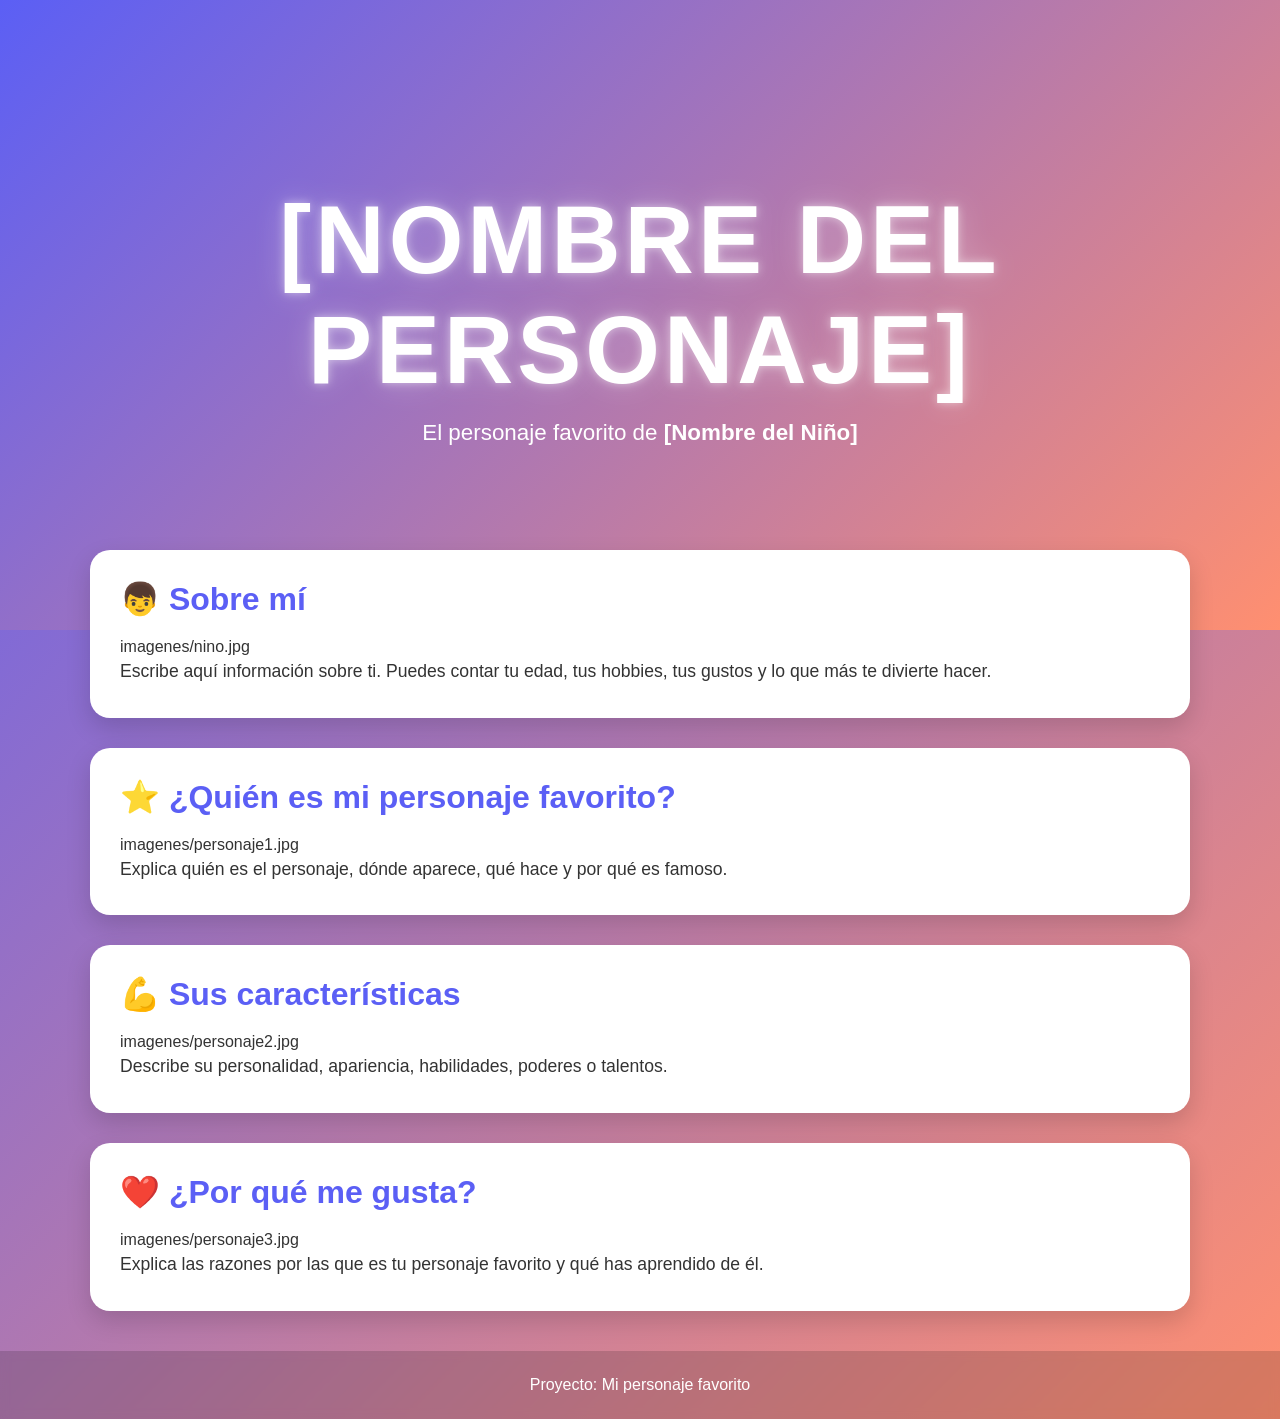
==== docs/personajeFavorito/index.html @ c8ea500e "Automated update" ====
<!DOCTYPE html>
<html lang="es">

<head>
    <meta charset="UTF-8">
    <meta name="viewport" content="width=device-width, initial-scale=1.0">
    <title>[Nombre del Personaje]</title>
    <link rel="stylesheet" href="style.css">
</head>

<body>

    <header class="hero">
        <div class="hero-content">
            <h1>[NOMBRE DEL PERSONAJE]</h1>
            <p>El personaje favorito de <strong>[Nombre del Niño]</strong></p>
        </div>
    </header>

    <main>

        <section class="card">
            <h2>👦 Sobre mí</h2>
            imagenes/nino.jpg

            <p>
                Escribe aquí información sobre ti.
                Puedes contar tu edad, tus hobbies,
                tus gustos y lo que más te divierte hacer.
            </p>
        </section>

        <section class="card">
            <h2>⭐ ¿Quién es mi personaje favorito?</h2>
            imagenes/personaje1.jpg

            <p>
                Explica quién es el personaje, dónde aparece,
                qué hace y por qué es famoso.
            </p>
        </section>

        <section class="card">
            <h2>💪 Sus características</h2>
            imagenes/personaje2.jpg

            <p>
                Describe su personalidad, apariencia,
                habilidades, poderes o talentos.
            </p>
        </section>

        <section class="card">
            <h2>❤️ ¿Por qué me gusta?</h2>
            imagenes/personaje3.jpg

            <p>
                Explica las razones por las que es tu personaje favorito
                y qué has aprendido de él.
            </p>
        </section>

    </main>

    <footer>
        <p>Proyecto: Mi personaje favorito</p>
    </footer>

</body>

</html>
---- docs/personajeFavorito/style.css ----
/*======================================
  PALETA DE COLORES
======================================*/
:root {
    --color-primario: #5b5ff5;
    --color-secundario: #ff8f70;
}

/*======================================
  CONFIGURACIÓN GENERAL
======================================*/
* {
    margin: 0;
    padding: 0;
    box-sizing: border-box;
}

body {
    font-family: "Segoe UI", Arial, sans-serif;

    background: linear-gradient(
        135deg,
        var(--color-primario),
        var(--color-secundario)
    );

    min-height: 100vh;
    color: #333;
}

/*======================================
  HERO
======================================*/
.hero {
    height: 70vh;

    display: flex;
    justify-content: center;
    align-items: center;

    text-align: center;

    background: linear-gradient(
        135deg,
        var(--color-primario),
        var(--color-secundario)
    );

    color: white;
}

.hero-content {
    animation: aparecer 1.5s ease;
}

.hero h1 {
    font-size: clamp(3rem, 8vw, 6rem);
    letter-spacing: 4px;
    text-transform: uppercase;

    text-shadow:
        0 0 10px rgba(255,255,255,.5),
        0 0 30px rgba(255,255,255,.3);

    animation: flotar 3s ease-in-out infinite;
}

.hero p {
    font-size: 1.4rem;
    margin-top: 15px;
}

/*======================================
  CONTENEDOR
======================================*/
main {
    width: 90%;
    max-width: 1100px;

    margin: -80px auto 40px;
}

/*======================================
  TARJETAS
======================================*/
.card {
    background: white;

    margin-bottom: 30px;
    padding: 30px;

    border-radius: 20px;

    box-shadow: 0 10px 25px rgba(0,0,0,.15);

    transition: .3s;
}

.card:hover {
    transform: translateY(-8px);
}

.card h2 {
    color: var(--color-primario);
    margin-bottom: 20px;
    font-size: 2rem;
}

.card img {
    width: 100%;
    max-width: 450px;

    display: block;
    margin: 20px auto;

    border-radius: 15px;

    transition: .4s;
}

.card img:hover {
    transform: scale(1.05);
}

.card p {
    font-size: 1.1rem;
    line-height: 1.8;
}

/*======================================
  FOOTER
======================================*/
footer {
    text-align: center;

    padding: 25px;

    color: white;

    background: rgba(0,0,0,.15);

    backdrop-filter: blur(5px);
}

/*======================================
  ANIMACIONES
======================================*/
@keyframes aparecer {
    from {
        opacity: 0;
        transform: translateY(40px);
    }

    to {
        opacity: 1;
        transform: translateY(0);
    }
}

@keyframes flotar {
    0% {
        transform: translateY(0);
    }

    50% {
        transform: translateY(-10px);
    }

    100% {
        transform: translateY(0);
    }
}

/*======================================
  RESPONSIVE
======================================*/
@media (max-width: 768px) {

    .hero {
        height: 55vh;
    }

    .hero p {
        font-size: 1rem;
    }

    .card {
        padding: 20px;
    }

    .card h2 {
        font-size: 1.5rem;
    }
}
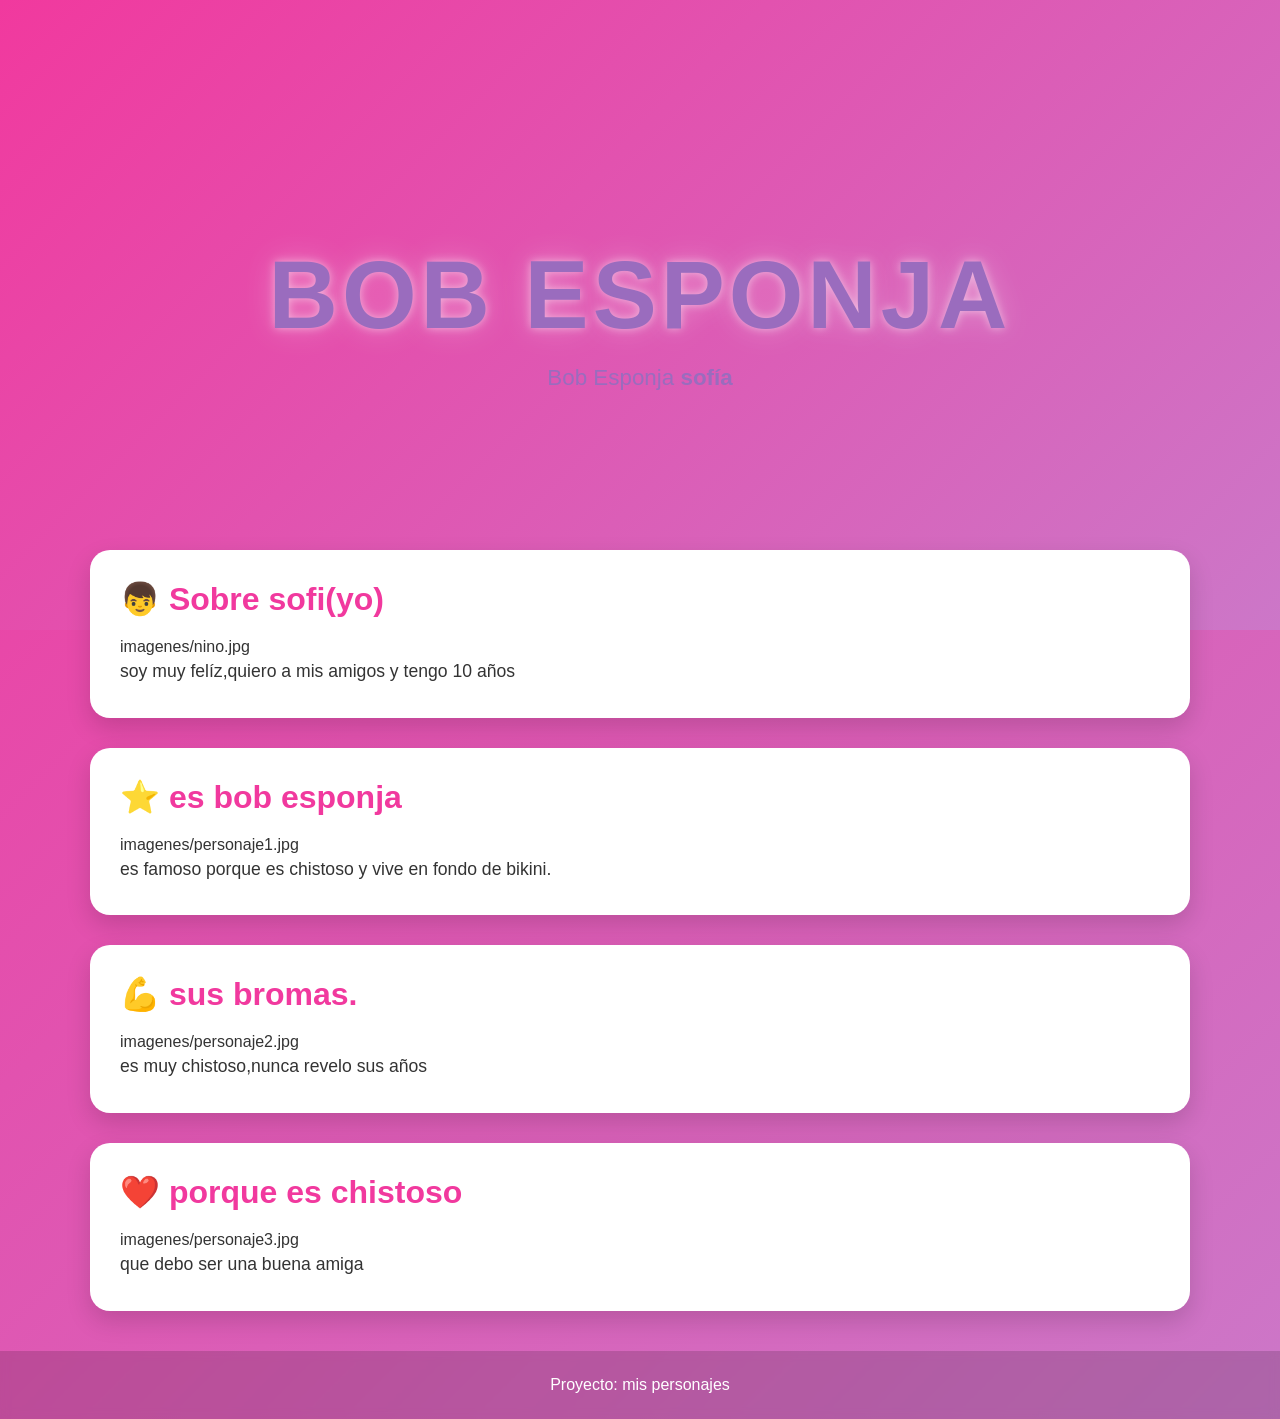
==== commit 85339c64: "mi envio" ====
--- a/docs/personajeFavorito/index.html
+++ b/docs/personajeFavorito/index.html
@@ -4,7 +4,7 @@
 <head>
     <meta charset="UTF-8">
     <meta name="viewport" content="width=device-width, initial-scale=1.0">
-    <title>[Nombre del Personaje]</title>
+    <title>EL CUY MÁGICO</title>
     <link rel="stylesheet" href="style.css">
 </head>
 
@@ -12,58 +12,53 @@
 
     <header class="hero">
         <div class="hero-content">
-            <h1>[NOMBRE DEL PERSONAJE]</h1>
-            <p>El personaje favorito de <strong>[Nombre del Niño]</strong></p>
+            <h1>Bob Esponja</h1>
+            <p>Bob Esponja<strong> sofía</strong></p>
         </div>
     </header>
 
     <main>
 
         <section class="card">
-            <h2>👦 Sobre mí</h2>
+            <h2>👦 Sobre sofi(yo)</h2>
             imagenes/nino.jpg
 
             <p>
-                Escribe aquí información sobre ti.
-                Puedes contar tu edad, tus hobbies,
-                tus gustos y lo que más te divierte hacer.
+                soy muy felíz,quiero a mis amigos y tengo 10 años
+        </section>
+
+        <section class="card">
+            <h2>⭐ es bob esponja</h2>
+            imagenes/personaje1.jpg
+
+            <p>
+               es famoso porque es chistoso y vive en fondo de bikini.
             </p>
         </section>
 
         <section class="card">
-            <h2>⭐ ¿Quién es mi personaje favorito?</h2>
-            imagenes/personaje1.jpg
+            <h2>💪 sus bromas.</h2>
+            imagenes/personaje2.jpg
 
             <p>
-                Explica quién es el personaje, dónde aparece,
-                qué hace y por qué es famoso.
+                es muy chistoso,nunca revelo sus años
             </p>
         </section>
 
         <section class="card">
-            <h2>💪 Sus características</h2>
-            imagenes/personaje2.jpg
-
-            <p>
-                Describe su personalidad, apariencia,
-                habilidades, poderes o talentos.
-            </p>
-        </section>
-
-        <section class="card">
-            <h2>❤️ ¿Por qué me gusta?</h2>
+            <h2>❤️ porque es chistoso</h2>
             imagenes/personaje3.jpg
 
-            <p>
-                Explica las razones por las que es tu personaje favorito
-                y qué has aprendido de él.
-            </p>
-        </section>
+           
+          <p>
+             que debo ser una buena amiga
+          </p>
+      </section>
 
     </main>
 
     <footer>
-        <p>Proyecto: Mi personaje favorito</p>
+        <p>Proyecto: mis personajes</p>
     </footer>
 
 </body>
--- a/docs/personajeFavorito/style.css
+++ b/docs/personajeFavorito/style.css
@@ -2,8 +2,8 @@
   PALETA DE COLORES
 ======================================*/
 :root {
-    --color-primario: #5b5ff5;
-    --color-secundario: #ff8f70;
+    --color-primario: #f1399e;
+    --color-secundario: #cc77c8;
 }
 
 /*======================================
@@ -46,7 +46,7 @@
         var(--color-secundario)
     );
 
-    color: white;
+    color: rgb(154, 108, 190);
 }
 
 .hero-content {
